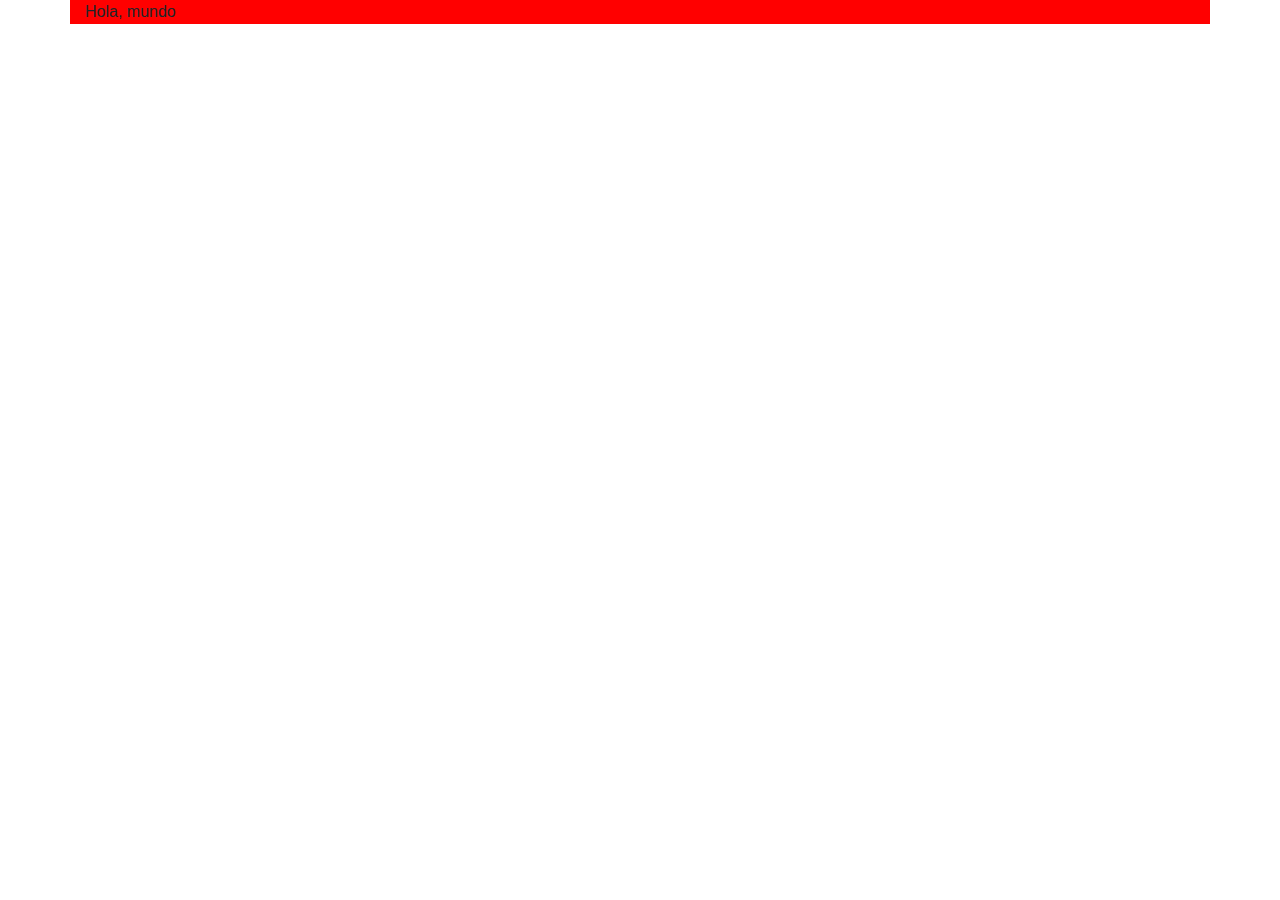
==== index.html @ a98ffd81 "hola" ====
<!doctype html>
<html lang="en">
  <head>
    <!-- Required meta tags -->
    <meta charset="utf-8">
    <meta name="viewport" content="width=device-width, initial-scale=1, shrink-to-fit=no">

    <!-- Bootstrap CSS -->
    <link rel="stylesheet" href="https://cdn.jsdelivr.net/npm/bootstrap@4.3.1/dist/css/bootstrap.min.css" integrity="sha384-ggOyR0iXCbMQv3Xipma34MD+dH/1fQ784/j6cY/iJTQUOhcWr7x9JvoRxT2MZw1T" crossorigin="anonymous">

    <title>Hello, world!</title>
  </head>
  <body>
    <div class="container" style="background: red;">
      Hola, mundo
    </div>

    <!-- Optional JavaScript -->
    <!-- jQuery first, then Popper.js, then Bootstrap JS -->
    <script src="https://code.jquery.com/jquery-3.3.1.slim.min.js" integrity="sha384-q8i/X+965DzO0rT7abK41JStQIAqVgRVzpbzo5smXKp4YfRvH+8abtTE1Pi6jizo" crossorigin="anonymous"></script>
    <script src="https://cdn.jsdelivr.net/npm/popper.js@1.14.7/dist/umd/popper.min.js" integrity="sha384-UO2eT0CpHqdSJQ6hJty5KVphtPhzWj9WO1clHTMGa3JDZwrnQq4sF86dIHNDz0W1" crossorigin="anonymous"></script>
    <script src="https://cdn.jsdelivr.net/npm/bootstrap@4.3.1/dist/js/bootstrap.min.js" integrity="sha384-JjSmVgyd0p3pXB1rRibZUAYoIIy6OrQ6VrjIEaFf/nJGzIxFDsf4x0xIM+B07jRM" crossorigin="anonymous"></script>
  </body>
</html>
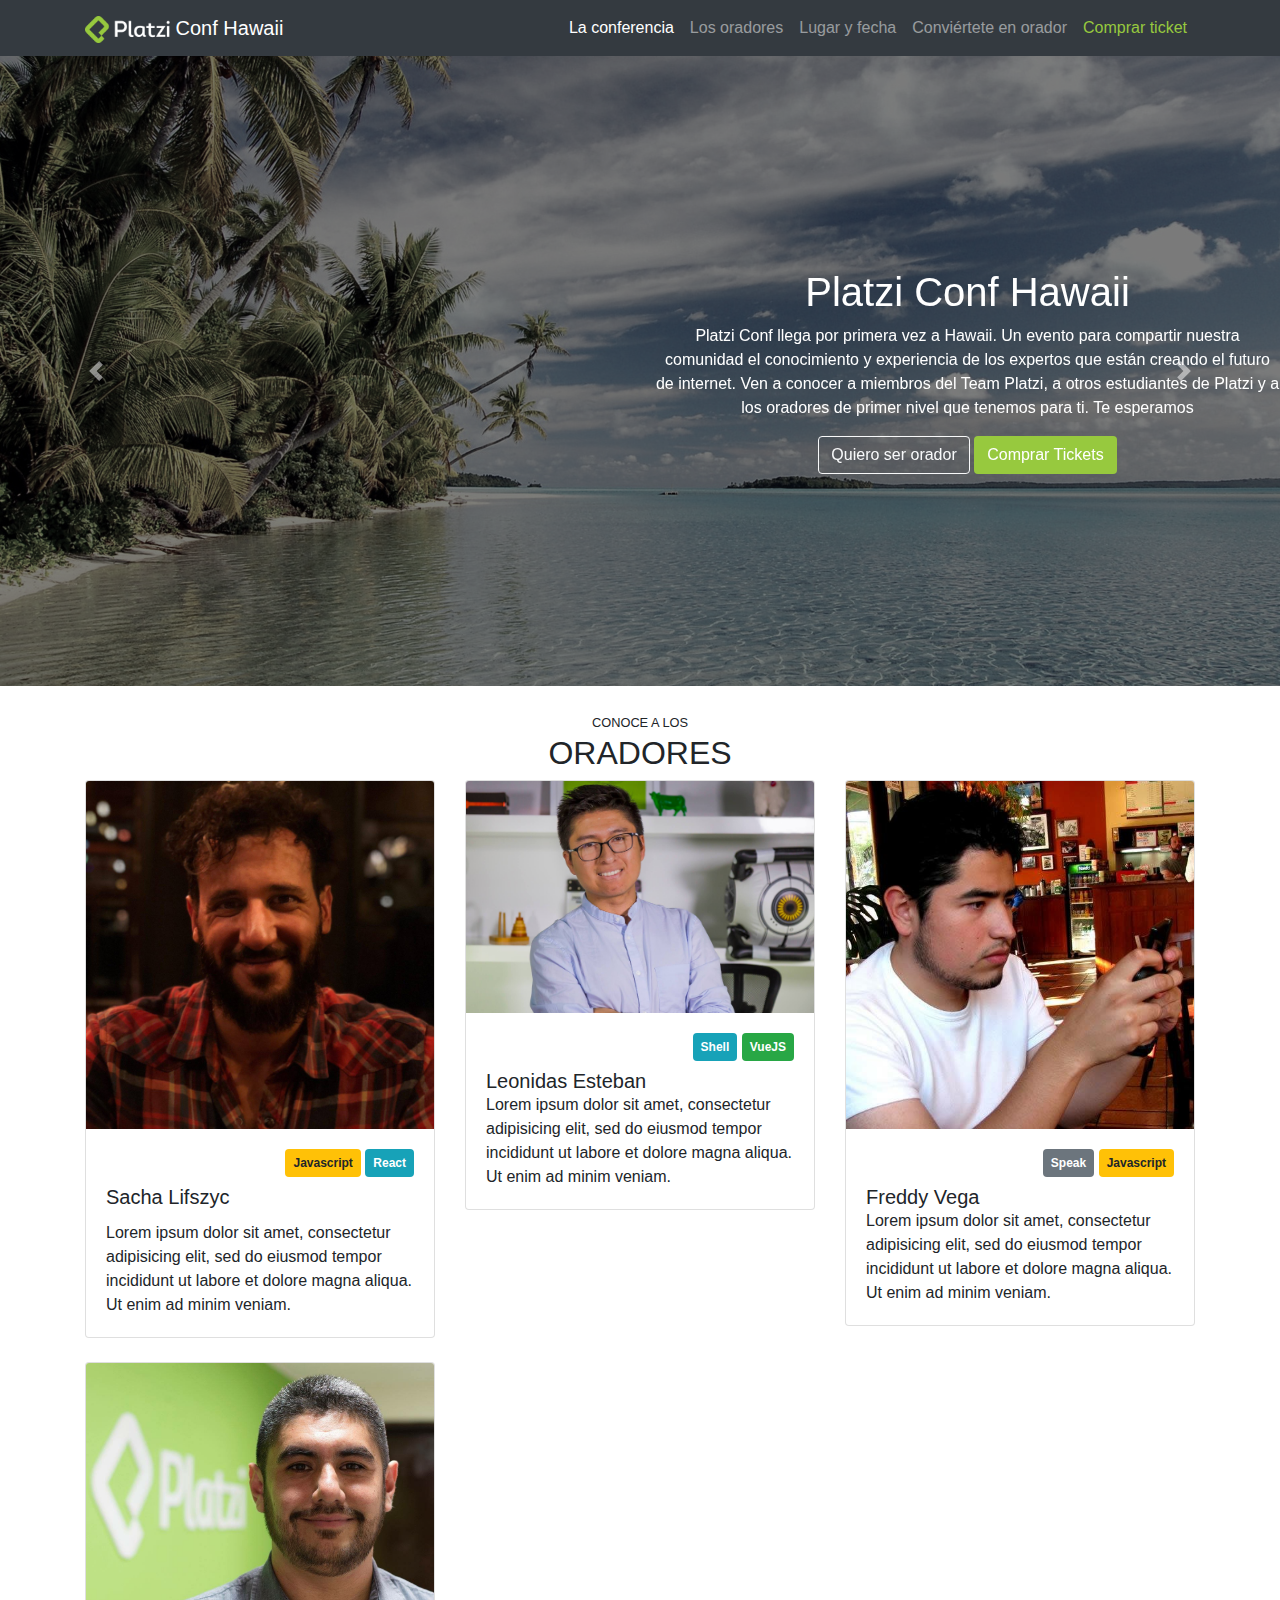
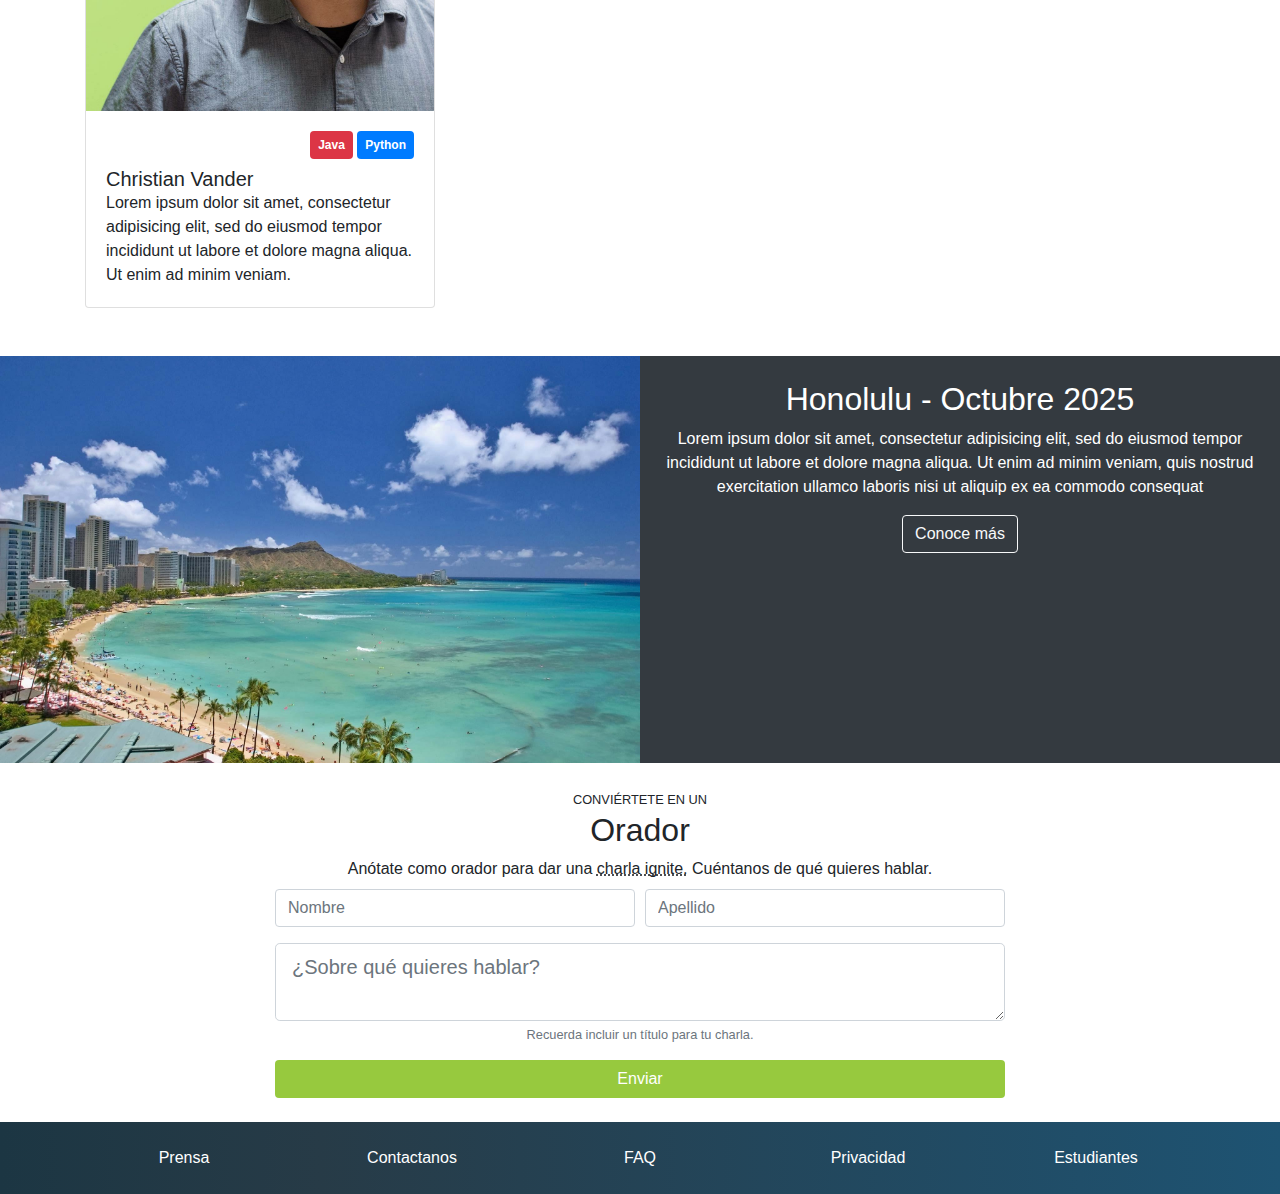
==== commit c1608058: "Add files via upload" ====
--- a/index.html
+++ b/index.html
@@ -1,24 +1,285 @@
-<!doctype html>
-<html lang="en">
-  <head>
-    <!-- Required meta tags -->
-    <meta charset="utf-8">
-    <meta name="viewport" content="width=device-width, initial-scale=1, shrink-to-fit=no">
-
-    <!-- Bootstrap CSS -->
-    <link rel="stylesheet" href="https://cdn.jsdelivr.net/npm/bootstrap@4.3.1/dist/css/bootstrap.min.css" integrity="sha384-ggOyR0iXCbMQv3Xipma34MD+dH/1fQ784/j6cY/iJTQUOhcWr7x9JvoRxT2MZw1T" crossorigin="anonymous">
-
-    <title>Hello, world!</title>
-  </head>
-  <body>
-    <div class="container" style="background: red;">
-      Hola, mundo
-    </div>
-
-    <!-- Optional JavaScript -->
-    <!-- jQuery first, then Popper.js, then Bootstrap JS -->
-    <script src="https://code.jquery.com/jquery-3.3.1.slim.min.js" integrity="sha384-q8i/X+965DzO0rT7abK41JStQIAqVgRVzpbzo5smXKp4YfRvH+8abtTE1Pi6jizo" crossorigin="anonymous"></script>
-    <script src="https://cdn.jsdelivr.net/npm/popper.js@1.14.7/dist/umd/popper.min.js" integrity="sha384-UO2eT0CpHqdSJQ6hJty5KVphtPhzWj9WO1clHTMGa3JDZwrnQq4sF86dIHNDz0W1" crossorigin="anonymous"></script>
-    <script src="https://cdn.jsdelivr.net/npm/bootstrap@4.3.1/dist/js/bootstrap.min.js" integrity="sha384-JjSmVgyd0p3pXB1rRibZUAYoIIy6OrQ6VrjIEaFf/nJGzIxFDsf4x0xIM+B07jRM" crossorigin="anonymous"></script>
-  </body>
+<!DOCTYPE html>
+<html>
+<head>
+  	<meta charset="utf-8">
+    <meta name="viewport" content="width=device-width, initial-scale=1, shrink-to-fit=no">
+	<link rel="stylesheet" type="text/css" href="./css/bootstrap-grid.css">
+	<link rel="stylesheet" type="text/css" href="./style.css">
+	<link rel="stylesheet" type="text/css" href="./css/bootstrap.css">
+	<title>PlatziConf Hawaii</title>
+</head>
+<body data-spy="scroll" data-target="#navbar" data-offset="57.8">
+<!--Header-->
+
+<nav id="header" class="navbar navbar-expand-lg navbar-dark bg-dark sticky-top">
+	<div class="container">
+	  <a class="navbar-brand" href="#">
+	  	<img src="./assets/images/platzi-logo.png" alt="Platzi logo">
+	  	Conf Hawaii
+	  </a>
+	  <button class="navbar-toggler" type="button" data-toggle="collapse" data-target="#navbarSupportedContent" aria-controls="navbarSupportedContent" aria-expanded="false" aria-label="Toggle navigation">
+	    <span class="navbar-toggler-icon"></span>
+	  </button>
+
+	  <div class="collapse navbar-collapse" id="navbar">
+	    <ul class="navbar-nav ml-auto">
+	      <li class="nav-item">
+	        <a class="nav-link" href="#main">La conferencia</a>
+	      </li>
+	      <li class="nav-item">
+	        <a class="nav-link" href="#speakers">Los oradores</a>
+	      </li>
+	      <li class="nav-item">
+	        <a class="nav-link" href="#place-time">Lugar y fecha</a>
+	      </li>
+	      <li class="nav-item">
+	        <a class="nav-link" href="#">Conviértete en orador</a>
+	      </li>
+	      <li class="nav-item">
+	        <a class="nav-link text-platzi" href="#orador" data-toggle="modal" data-target="#modal-compra">Comprar ticket</a>
+	      </li>
+	      
+	    </ul>
+	  </div>
+  </div>
+</nav>
+
+
+<main id="main">
+	<!--Carousel-->
+			<div id="carousel" class="carousel slide" data-ride="carousel">
+  <div class="carousel-inner">
+    <div class="carousel-item active">
+      <img src="./assets/images/hawaii.jpg" class="d-block w-100" alt="...">
+    </div>
+    <div class="carousel-item">
+      <img src="./assets/images/hawaii2.jpg" class="d-block w-100" alt="...">
+    </div>
+    <div class="carousel-item">
+      <img src="./assets/images/hawaii3.jpeg" class="d-block w-100" alt="...">
+    </div>
+    <div class="overlay">
+    	<div class="conatiner h-100">
+    		<div class="row align-items-center h-100">
+    			<div class="col-md-6 offset-md-6 text-center text text-md-center">
+    				<h1>Platzi Conf Hawaii</h1>
+    				<p class="d-none d-md-block">Platzi Conf llega por primera vez a Hawaii. Un evento para compartir nuestra comunidad el conocimiento y experiencia de los expertos que están creando el futuro de internet. Ven a conocer a miembros del Team Platzi, a otros estudiantes de Platzi y a los oradores de primer nivel que tenemos para ti. Te esperamos</p>
+    				<a href="#" class="btn btn-outline-light">Quiero ser orador</a>
+    				<button type="button" class="btn btn-platzi" data-toggle="modal" data-target="#modal-compra" >Comprar Tickets</button>
+    			</div>
+    		</div>
+    	</div>
+    </div>
+  </div>
+  <a class="carousel-control-prev" href="#carouselExampleControls" role="button" data-slide="prev">
+    <span class="carousel-control-prev-icon" aria-hidden="true"></span>
+    <span class="sr-only">Previous</span>
+  </a>
+  <a class="carousel-control-next" href="#carouselExampleControls" role="button" data-slide="next">
+    <span class="carousel-control-next-icon" aria-hidden="true"></span>
+    <span class="sr-only">Next</span>
+  </a>
+</div>
+	</main>
+
+	<!--Speakers-->
+	<section id="speakers" class="mt-4 mb-4">
+		<div class="container">
+			<div class="row">
+				<div class="col text-center text-uppercase">
+					<small>Conoce a los</small>
+					<h2>Oradores</h2>
+				</div>
+			</div>
+			<div class="row">
+				<div class="col-md-4 mb-4">
+					<div class="card">
+						  <img src="./assets/speakers/sacha.jpg" class="card-img-top" alt="...">
+						  <div class="card-body">
+						  	<div id="badges" class="badges mb-2 text-right">
+						    	<span class="badge badge-warning p-2">Javascript</span>
+						    	<span class="badge badge-info p-2">React</span>
+						    </div>
+						    <h5 class="card-title">Sacha Lifszyc</h5>
+						    <p class="card-text">Lorem ipsum dolor sit amet, consectetur adipisicing elit, sed do eiusmod
+						    tempor incididunt ut labore et dolore magna aliqua. Ut enim ad minim veniam.</p>
+						  </div>
+						</div>
+				</div>
+				<div class="col-md-4 mb-4">
+					<div class="card">
+						  <img src="./assets/speakers/leonidas.jpeg" class="card-img-top" alt="...">
+						  <div class="card-body">
+						  	<div id="badges" class="badges mb-2 text-right">
+						    	<span class="badge badge-info p-2">Shell</span>
+						    	<span class="badge badge-success p-2">VueJS</span>
+						    </div>
+						    <h5 class="card-title mb-0">Leonidas Esteban</h5>
+						    <p class="card-text">Lorem ipsum dolor sit amet, consectetur adipisicing elit, sed do eiusmod
+						    tempor incididunt ut labore et dolore magna aliqua. Ut enim ad minim veniam.</p>
+						  </div>
+						</div>
+				</div>
+				<div class="col-md-4 mb-4">
+					<div class="card">
+						  <img src="./assets/speakers/freddy.jpeg" class="card-img-top" alt="...">
+						  <div class="card-body">
+						  	<div id="badges" class="badges mb-2 text-right">
+						    	<span class="badge badge-secondary p-2">Speak</span>
+						    	<span class="badge badge-warning p-2">Javascript</span>
+						    </div>
+						    <h5 class="card-title mb-0">Freddy Vega</h5>
+						    <p class="card-text">Lorem ipsum dolor sit amet, consectetur adipisicing elit, sed do eiusmod
+						    tempor incididunt ut labore et dolore magna aliqua. Ut enim ad minim veniam.</p>
+						  </div>
+						</div>
+				</div>
+				<div class="col-md-4 mb-4">
+					<div class="card">
+						  <img src="./assets/speakers/cvander.jpeg" class="card-img-top" alt="...">
+						  <div class="card-body">
+						  	<div id="badges" class="badges mb-2 text-right">
+						    	<span class="badge badge-danger p-2">Java</span>
+						    	<span class="badge badge-primary p-2">Python</span>
+						    </div>
+						    <h5 class="card-title mb-0">Christian Vander</h5>
+						    <p class="card-text">Lorem ipsum dolor sit amet, consectetur adipisicing elit, sed do eiusmod
+						    tempor incididunt ut labore et dolore magna aliqua. Ut enim ad minim veniam.</p>
+						  </div>
+						</div>
+				</div>
+			</div>
+		</div>
+	</section>
+
+	<!--Fecha-->
+	<section id="place-time">
+		<div class="container-fluid">
+			<div class="row">
+				<div class="col-12 col-lg-6 pl-0 pr-0">
+					<img src="./assets/images/honolulu.jpg" alt="Honolulu">
+				</div>
+				<div class="col-12 col-lg-6 pt-4 pb-4 text-center">
+					<h2>Honolulu - Octubre 2025</h2>
+					<p>
+						Lorem ipsum dolor sit amet, consectetur adipisicing elit, sed do eiusmod
+						tempor incididunt ut labore et dolore magna aliqua. Ut enim ad minim veniam,
+						quis nostrud exercitation ullamco laboris nisi ut aliquip ex ea commodo
+						consequat
+					</p>
+					<a class="btn btn-outline-light" href="wikipedia.es/Honolulu">Conoce más</a>
+				</div>
+			</div>
+		</div>
+	</section>
+
+	<!--Conviertete en speaker-->
+	<section id="orador" class="pt-4 pb-4">
+		<div class="container">
+			<div class="row">
+				<div class="col text-center">
+					<small class="text-uppercase">Conviértete en un</small>
+					<h2>Orador</h2>
+					<div class="row">
+					<div class="col text-center">
+						Anótate como orador para dar una <abbr data-toggle="tooltip" title="Charla de 5 minutos"> charla ignite.</abbr>
+						Cuéntanos de qué quieres hablar.
+					</div>
+				</div>
+				<div class="row">
+					<div class="col col-md-10 offset-md-1 col-lg-8 offset-lg-2 pt-2">
+						<form>
+						  <div class="form-row">
+						    <div class=" form-group col-12 col-md-6">
+						      <input type="text" class="form-control" placeholder="Nombre">
+						    </div>
+						    <div class="form-group col-12 col-md-6">
+						      <input type="text" class="form-control" placeholder="Apellido">
+						    </div>
+						  </div>
+						  <div class="form-row">
+						  	<div class=" form-group col">
+						  		<textarea name="text" class="form-control form-control-lg" placeholder="¿Sobre qué quieres hablar?"></textarea>
+						  		<small class="form-text text-muted">Recuerda incluir un título para tu charla.</small>
+						  	</div>
+						  </div>
+						  <div class="form-row">
+						  	<div class="col">
+						  		<button type="button" class="btn btn-platzi btn-block">Enviar</button>
+						  	</div>
+						  </div>
+						</form>
+					</div>
+				</div>
+				</div>
+			</div>
+		
+	</section>
+
+<footer id="footer" class="pb-4 pt-4">
+	<div class="container">
+		<div class="row text-center">
+			<div class="col-12 col-lg">
+				<a href="#">Prensa</a>
+			</div>
+			<div class="col-12 col-lg">
+				<a href="#">Contactanos</a>
+			</div>
+			<div class="col-12 col-lg">
+				<a href="#">FAQ</a>
+			</div>
+			<div class="col-12 col-lg">
+				<a href="#">Privacidad</a>
+			</div>
+			<div class="col-12 col-lg">
+				<a href="#">Estudiantes</a>
+			</div>
+		</div>
+	</div>
+</footer>
+
+
+<!--Modal-->
+	<div class="modal fade" id="modal-compra" tabindex="-1" role="dialog" aria-labelledby="exampleModalCenterTitle" aria-hidden="true">
+		  <div class="modal-dialog modal-dialog-centered" role="document">
+		    <div class="modal-content">
+		      <div class="modal-header">
+		        <h5 class="modal-title" id="exampleModalCenterTitle">Comprar Tickets</h5>
+		        <button type="button" class="close" data-dismiss="modal" aria-label="Close">
+		          <span aria-hidden="true">&times;</span>
+		        </button>
+		      </div>
+		      <div class="modal-body">
+		        <form>
+		        	<div class="form-row">
+		        		<div class="form-group col">
+		        			<div class="input-groups mb-3">
+		        				<div class="input-group-prepend">
+		        					<div class="input-group mb-3">
+									  <div class="input-group-prepend">
+									    <span class="input-group-text" id="basic-addon1">@</span>
+									  </div>
+									  <input type="text" class="form-control" placeholder="Username" aria-label="Username" aria-describedby="basic-addon1">
+									</div>
+		        				</div>
+		        			</div>
+		        	</div>
+		        </form>
+			        <div class="alert alert-success" role="alert">
+		  				Recibirás un correo de confirmación si ganaste el sorteo.
+					</div>
+		      </div>
+		      <div class="modal-footer">
+		        <button type="button" class="btn btn-secondary" data-dismiss="modal">Cancelar</button>
+		        <button type="button" class="btn btn-platzi">Comprar</button>
+		      </div>
+		    </div>
+		  </div>
+		</div>
+
+   <script src="https://code.jquery.com/jquery-3.3.1.slim.min.js" integrity="sha384-q8i/X+965DzO0rT7abK41JStQIAqVgRVzpbzo5smXKp4YfRvH+8abtTE1Pi6jizo" crossorigin="anonymous"></script>
+    <script src="https://cdn.jsdelivr.net/npm/popper.js@1.14.7/dist/umd/popper.min.js" integrity="sha384-UO2eT0CpHqdSJQ6hJty5KVphtPhzWj9WO1clHTMGa3JDZwrnQq4sF86dIHNDz0W1" crossorigin="anonymous"></script>
+    <script src="https://cdn.jsdelivr.net/npm/bootstrap@4.3.1/dist/js/bootstrap.min.js" integrity="sha384-JjSmVgyd0p3pXB1rRibZUAYoIIy6OrQ6VrjIEaFf/nJGzIxFDsf4x0xIM+B07jRM" crossorigin="anonymous"></script>
+    <script src="index.js"></script>
+</body>
 </html>--- a/style.css
+++ b/style.css
@@ -0,0 +1,64 @@
+#header img {
+	width: 85px;
+
+}
+
+.row .btn-platzi {
+	background-color: #97c93e;
+	color: white;
+}
+
+.text-platzi {
+	color: #97c93e !important;
+}
+
+#main .carousel-inner img {
+	max-height: 70vh;
+	object-fit: cover;
+	filter: grayscale(70%);
+	over
+
+}
+
+#carousel {
+	position: relative;
+}
+
+#carousel .overlay {
+	position: absolute;
+	top: 0;
+	bottom: 0;
+	left: 0;
+	right: 0;
+	background: rgba(0, 0, 0, 0.5);
+	color: white;
+}
+
+#carousel .overlay .container, 
+#carousel .overlay .row{
+	height: 100%;
+
+}
+
+#badge {
+	padding: 6px;
+}
+
+#place-time {
+	background-color: #343a40;
+	color: white;
+}
+
+#place-time img {
+	max-width: 100%;
+}
+
+/*Footer*/
+#footer {
+	background: linear-gradient(90deg,#1c3643,#273b47 25%,#1e5372);
+}
+
+
+footer a {
+	color: white;
+}
